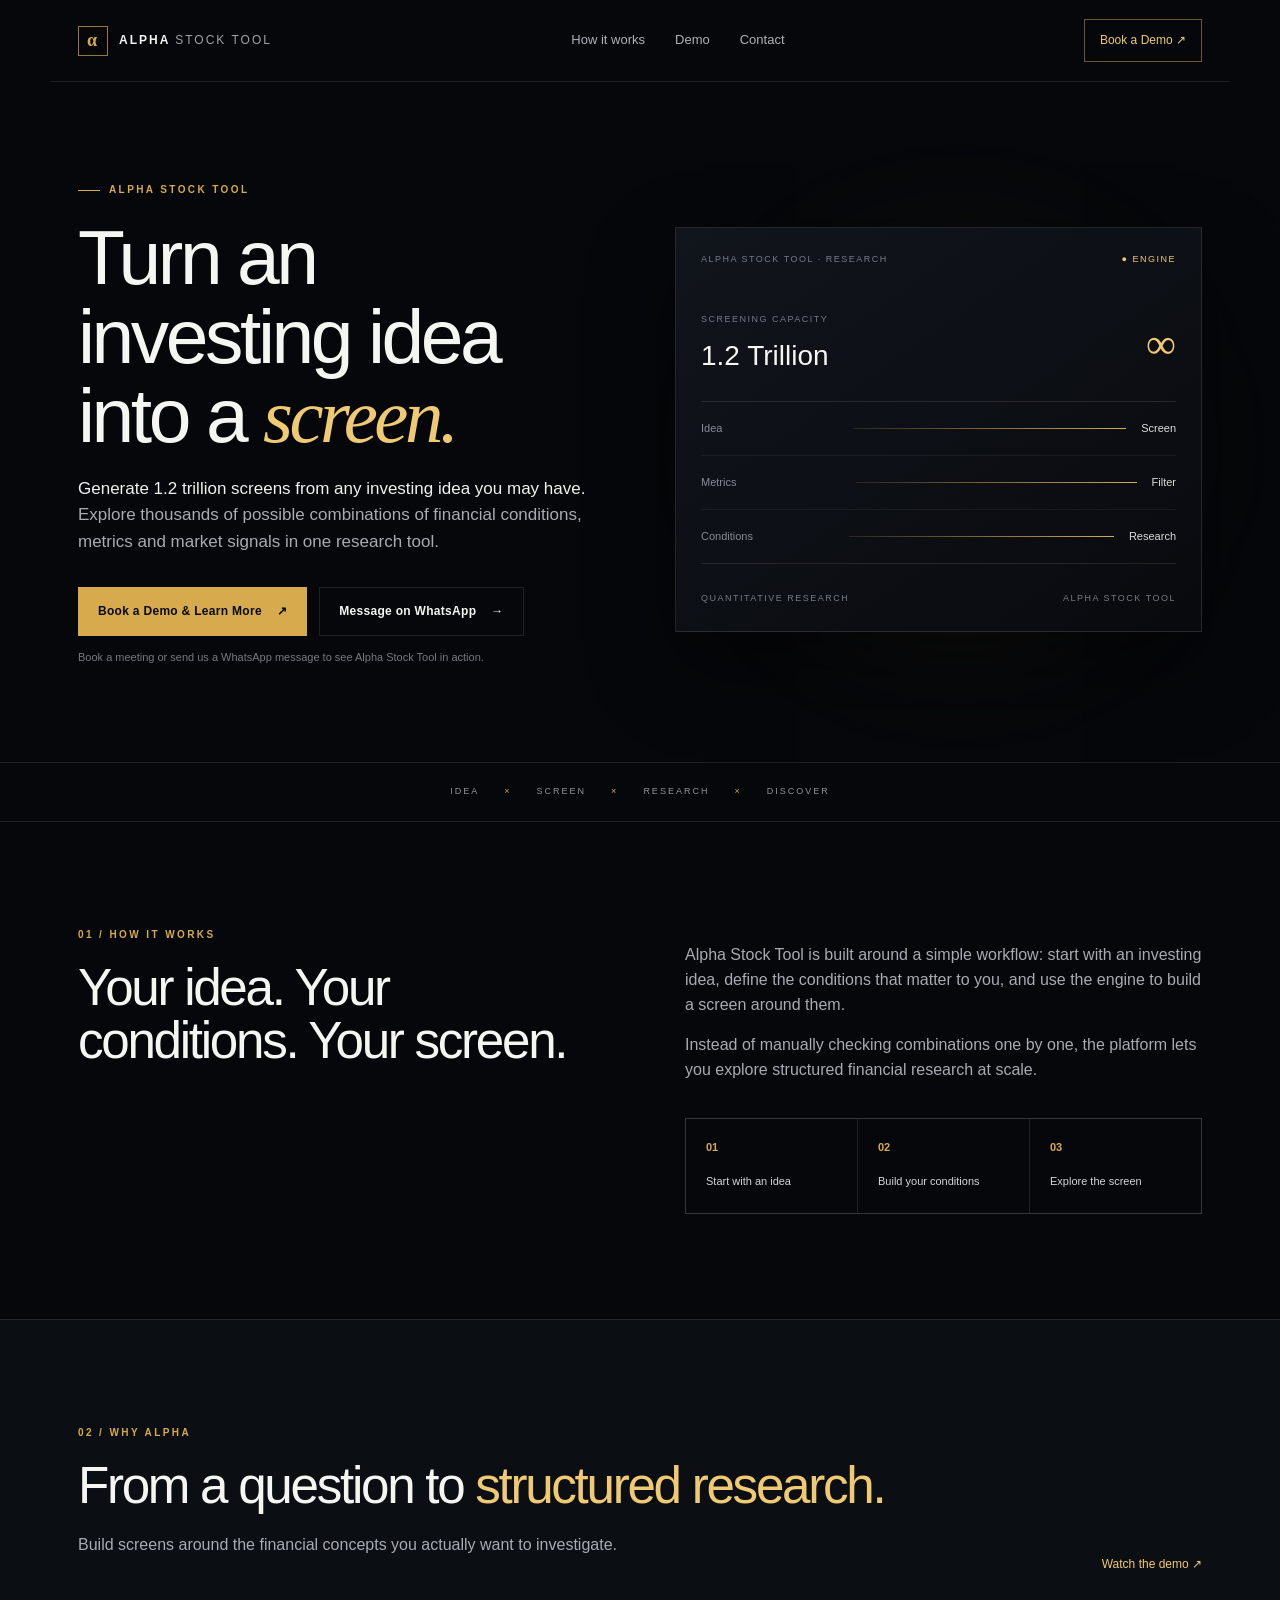
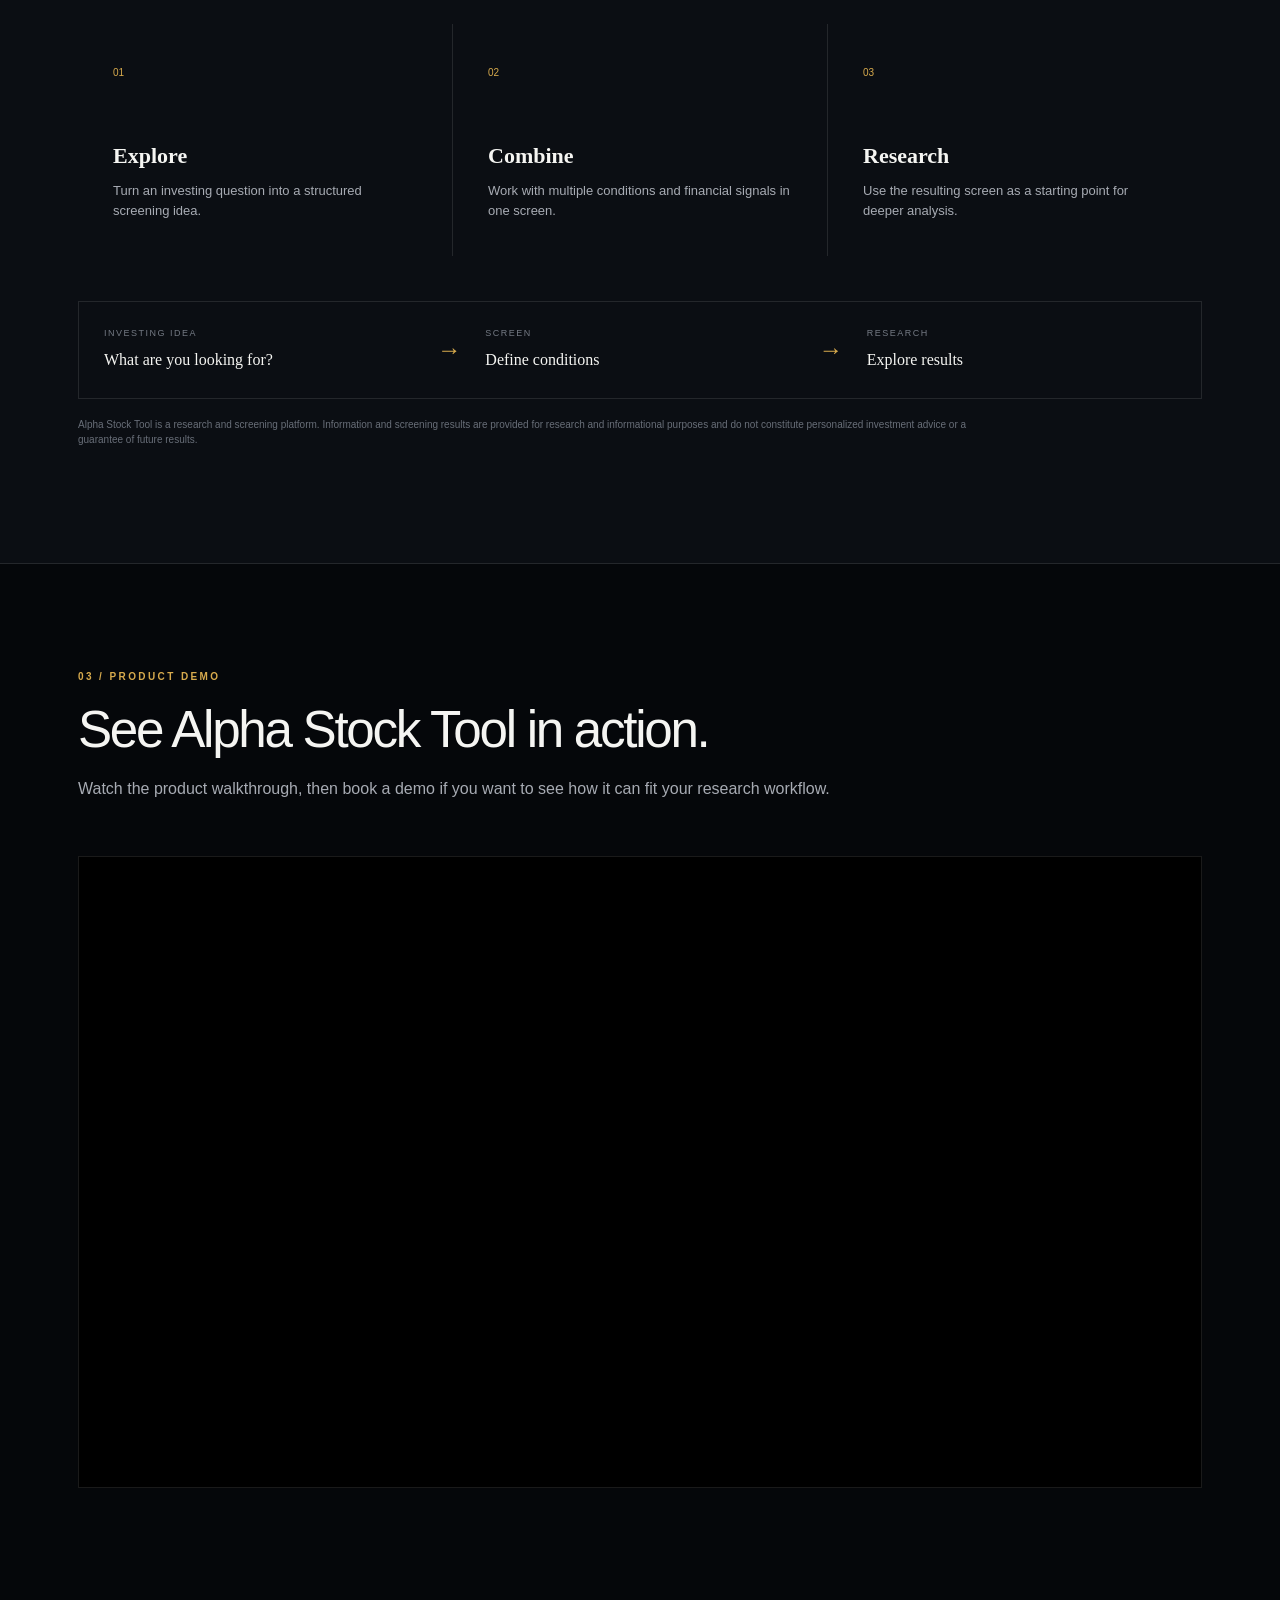
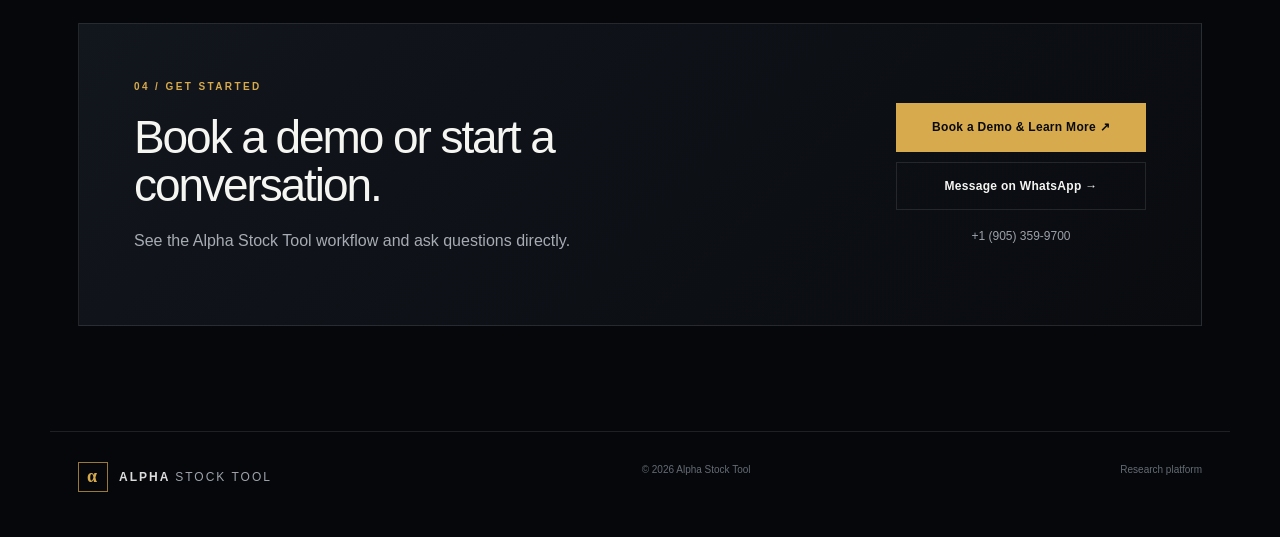
==== index.html @ a4e7b8d4 "Add files via upload" ====
<!doctype html>
<html lang="en">
<head>
<meta charset="utf-8">
<meta name="viewport" content="width=device-width, initial-scale=1">
<title>Alpha Stock Tool | 1.2 Trillion Screens. One Research Engine.</title>
<meta name="description" content="Explore 1.2 trillion screens from virtually any investing idea with Alpha Stock Tool. Book a demo or message us on WhatsApp.">
<meta name="robots" content="index,follow">
<meta name="referrer" content="strict-origin-when-cross-origin">
<meta http-equiv="Content-Security-Policy" content="default-src 'self'; base-uri 'self'; form-action 'self'; frame-ancestors 'self'; img-src 'self' data:; style-src 'self'; script-src 'none'; frame-src https://www.youtube-nocookie.com; connect-src 'none'; object-src 'none'; font-src 'self'; upgrade-insecure-requests">
<meta property="og:title" content="Alpha Stock Tool | 1.2 Trillion Screens">
<meta property="og:description" content="Generate 1.2 trillion screens from any investing idea you may have.">
<meta property="og:type" content="website">
<link rel="stylesheet" href="styles.css">
</head>
<body>
<header class="nav">
  <a class="brand" href="#top" aria-label="Alpha Stock Tool home"><span class="brand-mark">α</span><span>ALPHA <b>STOCK TOOL</b></span></a>
  <nav aria-label="Primary"><a href="#how">How it works</a><a href="#demo">Demo</a><a href="#contact">Contact</a></nav>
  <a class="nav-cta" href="https://calendar.app.google/zZt4YiRpANuF8h7NA" target="_blank" rel="noopener noreferrer">Book a Demo ↗</a>
</header>
<main id="top">
<section class="hero">
  <div class="hero-copy">
    <div class="eyebrow"><span></span>ALPHA STOCK TOOL</div>
    <h1>Turn an investing idea into a <em>screen.</em></h1>
    <p class="hero-text"><strong>Generate 1.2 trillion screens from any investing idea you may have.</strong> Explore thousands of possible combinations of financial conditions, metrics and market signals in one research tool.</p>
    <div class="hero-actions">
      <a class="button button-gold" href="https://calendar.app.google/zZt4YiRpANuF8h7NA" target="_blank" rel="noopener noreferrer">Book a Demo &amp; Learn More <span>↗</span></a>
      <a class="button button-ghost" href="https://wa.me/19053599700?text=Hi%2C%20I%27d%20like%20to%20learn%20more%20about%20Alpha%20Stock%20Tool%20and%20book%20a%20demo." target="_blank" rel="noopener noreferrer">Message on WhatsApp <span>→</span></a>
    </div>
    <p class="microcopy">Book a meeting or send us a WhatsApp message to see Alpha Stock Tool in action.</p>
  </div>
  <div class="hero-visual" aria-hidden="true">
    <div class="glow"></div>
    <div class="research-card">
      <div class="card-top"><span>ALPHA STOCK TOOL · RESEARCH</span><span class="live-dot">● ENGINE</span></div>
      <div class="metric-row"><div><small>SCREENING CAPACITY</small><strong>1.2 Trillion</strong></div><div class="metric-value">∞</div></div>
      <div class="screen-lines"><div><span>Idea</span><i></i><b>Screen</b></div><div><span>Metrics</span><i></i><b>Filter</b></div><div><span>Conditions</span><i></i><b>Research</b></div></div>
      <div class="chart-foot"><span>QUANTITATIVE RESEARCH</span><span>ALPHA STOCK TOOL</span></div>
    </div>
  </div>
</section>
<section class="trust-strip"><span>IDEA</span><i>×</i><span>SCREEN</span><i>×</i><span>RESEARCH</span><i>×</i><span>DISCOVER</span></section>
<section id="how" class="section split">
  <div><div class="section-label">01 / HOW IT WORKS</div><h2>Your idea. Your conditions. Your screen.</h2></div>
  <div class="section-copy"><p>Alpha Stock Tool is built around a simple workflow: start with an investing idea, define the conditions that matter to you, and use the engine to build a screen around them.</p><p>Instead of manually checking combinations one by one, the platform lets you explore structured financial research at scale.</p><div class="mini-grid"><div><strong>01</strong><span>Start with an idea</span></div><div><strong>02</strong><span>Build your conditions</span></div><div><strong>03</strong><span>Explore the screen</span></div></div></div>
</section>
<section class="section dark-panel">
  <div class="section-label">02 / WHY ALPHA</div>
  <div class="alpha-head"><div><h2>From a question to <span>structured research.</span></h2><p>Build screens around the financial concepts you actually want to investigate.</p></div><a class="text-link" href="#demo">Watch the demo ↗</a></div>
  <div class="feature-grid"><article><span class="feature-number">01</span><h3>Explore</h3><p>Turn an investing question into a structured screening idea.</p></article><article><span class="feature-number">02</span><h3>Combine</h3><p>Work with multiple conditions and financial signals in one screen.</p></article><article><span class="feature-number">03</span><h3>Research</h3><p>Use the resulting screen as a starting point for deeper analysis.</p></article></div>
  <div class="equation-band"><div><small>INVESTING IDEA</small><strong>What are you looking for?</strong></div><div class="eq">→</div><div><small>SCREEN</small><strong>Define conditions</strong></div><div class="eq">→</div><div><small>RESEARCH</small><strong>Explore results</strong></div></div>
  <p class="disclaimer">Alpha Stock Tool is a research and screening platform. Information and screening results are provided for research and informational purposes and do not constitute personalized investment advice or a guarantee of future results.</p>
</section>
<section id="demo" class="section">
  <div class="section-label">03 / PRODUCT DEMO</div>
  <div class="demo-head"><div><h2>See Alpha Stock Tool in action.</h2><p>Watch the product walkthrough, then book a demo if you want to see how it can fit your research workflow.</p></div></div>
  <div class="video-shell"><iframe src="https://www.youtube-nocookie.com/embed/pu417eQk4MQ?rel=0" title="Alpha Stock Tool demo" loading="lazy" allow="accelerometer; autoplay; clipboard-write; encrypted-media; gyroscope; picture-in-picture; web-share" referrerpolicy="strict-origin-when-cross-origin" allowfullscreen></iframe></div>
</section>
<section id="contact" class="section contact"><div class="contact-card"><div><div class="section-label">04 / GET STARTED</div><h2>Book a demo or start a conversation.</h2><p>See the Alpha Stock Tool workflow and ask questions directly.</p></div><div class="contact-actions"><a class="button button-gold" href="https://calendar.app.google/zZt4YiRpANuF8h7NA" target="_blank" rel="noopener noreferrer">Book a Demo &amp; Learn More ↗</a><a class="button button-ghost" href="https://wa.me/19053599700?text=Hi%2C%20I%27d%20like%20to%20learn%20more%20about%20Alpha%20Stock%20Tool%20and%20book%20a%20demo." target="_blank" rel="noopener noreferrer">Message on WhatsApp →</a><a class="phone" href="tel:+19053599700">+1 (905) 359-9700</a></div></div></section>
</main>
<footer><div class="brand footer-brand"><span class="brand-mark">α</span><span>ALPHA <b>STOCK TOOL</b></span></div><div>© 2026 Alpha Stock Tool</div><div>Research platform</div></footer>
</body>
</html>
---- styles.css ----
:root{--bg:#05070a;--panel:#0b0e13;--line:rgba(255,255,255,.10);--text:#f5f5f2;--muted:#a7abb3;--gold:#d7aa4d;--gold2:#f0ca73;--max:1180px}*{box-sizing:border-box}html{scroll-behavior:smooth}body{margin:0;background:var(--bg);color:var(--text);font-family:"DM Sans",sans-serif;line-height:1.55}a{color:inherit;text-decoration:none}.nav{height:82px;display:flex;align-items:center;justify-content:space-between;max-width:var(--max);margin:auto;padding:0 28px;border-bottom:1px solid var(--line)}.brand{display:flex;align-items:center;gap:11px;font-size:12px;letter-spacing:2px;font-weight:600}.brand b{font-weight:400;color:#9ea3ac}.brand-mark{width:30px;height:30px;border:1px solid rgba(215,170,77,.7);display:grid;place-items:center;color:var(--gold);font-family:Georgia,serif;font-size:18px}.nav nav{display:flex;gap:30px;color:#aeb2ba;font-size:13px}.nav nav a:hover{color:#fff}.nav-cta{font-size:12px;border:1px solid rgba(215,170,77,.5);padding:11px 15px;color:var(--gold2)}.hero{max-width:var(--max);margin:auto;min-height:680px;padding:95px 28px 80px;display:grid;grid-template-columns:1fr 1fr;gap:70px;align-items:center}.eyebrow,.section-label{font-size:10px;letter-spacing:2.4px;color:var(--gold);font-weight:700}.eyebrow span{display:inline-block;width:22px;height:1px;background:var(--gold);vertical-align:middle;margin-right:9px}h1,h2{font-family:Manrope,sans-serif;letter-spacing:-.045em;line-height:1.03;margin:20px 0}h1{font-size:clamp(48px,6vw,78px);font-weight:500}h1 em{font-family:Georgia,serif;color:var(--gold2);font-weight:400}.hero-text{max-width:600px;color:var(--muted);font-size:17px}.hero-text strong{color:#f1f1ed;font-weight:500}.hero-actions{display:flex;gap:12px;margin-top:32px;flex-wrap:wrap}.button{display:inline-flex;align-items:center;justify-content:center;gap:15px;padding:14px 19px;font-size:12px;font-weight:600;letter-spacing:.3px;border:1px solid var(--line)}.button-gold{background:var(--gold);border-color:var(--gold);color:#090a0c}.button-gold:hover{background:var(--gold2)}.button-ghost:hover{border-color:rgba(215,170,77,.6)}.microcopy{font-size:11px;color:#747a84;margin-top:13px}.hero-visual{position:relative}.glow{position:absolute;width:360px;height:360px;background:rgba(215,170,77,.09);filter:blur(70px);border-radius:50%;top:10%;left:20%}.research-card{position:relative;background:linear-gradient(145deg,#11151c,#080a0e);border:1px solid var(--line);padding:25px;box-shadow:0 35px 80px rgba(0,0,0,.45)}.card-top,.chart-foot{display:flex;justify-content:space-between;align-items:center;font-size:9px;letter-spacing:1.5px;color:#767c85}.live-dot{color:var(--gold2)}.metric-row{display:flex;justify-content:space-between;align-items:end;margin:45px 0 24px}.metric-row small,.equation-band small{display:block;color:#747a84;font-size:9px;letter-spacing:1.5px;margin-bottom:7px}.metric-row strong{font-size:28px;font-weight:500}.metric-value{font-size:42px;color:var(--gold2);font-family:Manrope}.screen-lines{border-top:1px solid var(--line);border-bottom:1px solid var(--line);margin-bottom:28px}.screen-lines div{display:grid;grid-template-columns:1fr 2fr auto;align-items:center;gap:15px;padding:18px 0;border-bottom:1px solid rgba(255,255,255,.06)}.screen-lines div:last-child{border-bottom:0}.screen-lines span{font-size:11px;color:#858b95}.screen-lines i{height:1px;background:linear-gradient(90deg,rgba(215,170,77,.15),var(--gold));display:block}.screen-lines b{font-size:11px;font-weight:500;color:#ddd}.trust-strip{border-top:1px solid var(--line);border-bottom:1px solid var(--line);padding:22px 28px;display:flex;justify-content:center;gap:25px;color:#8e949e;font-size:9px;letter-spacing:2px}.trust-strip i{color:var(--gold);font-style:normal}.section{max-width:var(--max);margin:auto;padding:105px 28px}.split{display:grid;grid-template-columns:1fr 1fr;gap:90px}h2{font-size:clamp(36px,4vw,58px);font-weight:500}.section-copy{color:var(--muted);font-size:16px;max-width:540px}.mini-grid{display:grid;grid-template-columns:repeat(3,1fr);gap:1px;background:var(--line);margin-top:35px;border:1px solid var(--line)}.mini-grid div{background:var(--bg);padding:20px}.mini-grid strong{display:block;color:var(--gold);font-size:11px;margin-bottom:12px}.mini-grid span{font-size:11px;color:#d4d6d9}.dark-panel{max-width:none;background:var(--panel);border-top:1px solid var(--line);border-bottom:1px solid var(--line);padding-left:max(28px,calc((100vw - var(--max))/2 + 28px));padding-right:max(28px,calc((100vw - var(--max))/2 + 28px))}.alpha-head{display:flex;justify-content:space-between;gap:30px;align-items:end}.alpha-head h2 span{color:var(--gold2)}.alpha-head p{color:var(--muted);max-width:560px}.text-link{font-size:12px;color:var(--gold2);white-space:nowrap}.feature-grid{display:grid;grid-template-columns:repeat(3,1fr);gap:1px;background:var(--line);margin-top:50px}.feature-grid article{background:var(--panel);padding:35px;min-height:210px}.feature-number{font-size:10px;color:var(--gold)}.feature-grid h3{font-family:Manrope;font-size:22px;margin:55px 0 8px}.feature-grid p{color:var(--muted);font-size:13px;margin:0}.equation-band{display:grid;grid-template-columns:1fr auto 1fr auto 1fr;align-items:center;gap:24px;border:1px solid var(--line);padding:25px;margin-top:45px}.equation-band strong{font-family:Manrope;font-weight:500}.eq{color:var(--gold);font-size:24px}.disclaimer{color:#686e78;font-size:10px;max-width:900px;margin-top:18px}.demo-head{display:flex;justify-content:space-between}.demo-head p{color:var(--muted)}.video-shell{position:relative;margin-top:38px;background:#000;border:1px solid var(--line);overflow:hidden;aspect-ratio:16/9}.video-shell iframe{width:100%;height:100%;display:block;border:0}.contact{padding-top:30px}.contact-card{background:linear-gradient(135deg,#12161d,#090b0f);border:1px solid var(--line);padding:55px;display:flex;justify-content:space-between;gap:50px;align-items:center}.contact-card h2{font-size:46px;max-width:650px}.contact-card p{color:var(--muted)}.contact-actions{display:flex;flex-direction:column;align-items:stretch;gap:10px;min-width:250px}.phone{text-align:center;color:#9ca1aa;font-size:12px;margin-top:7px}footer{max-width:var(--max);margin:auto;padding:30px 28px 45px;display:flex;justify-content:space-between;color:#656b75;font-size:10px;border-top:1px solid var(--line)}.footer-brand{color:#ddd}@media(max-width:850px){.nav nav{display:none}.hero{grid-template-columns:1fr;padding-top:65px}.hero-visual{margin-top:20px}.split{grid-template-columns:1fr;gap:35px}.feature-grid{grid-template-columns:1fr}.equation-band{grid-template-columns:1fr}.eq{text-align:center}.contact-card{flex-direction:column;align-items:flex-start;padding:35px}.contact-actions{width:100%}footer{flex-direction:column;gap:12px}.alpha-head{flex-direction:column;align-items:flex-start}}@media(max-width:520px){.nav{padding:0 18px}.nav-cta{display:none}.hero,.section{padding-left:18px;padding-right:18px}.hero{padding-top:50px}.hero-text{font-size:15px}.trust-strip{gap:10px;font-size:7px}.mini-grid{grid-template-columns:1fr}.research-card{padding:18px}.contact-card h2{font-size:35px}.screen-lines div{grid-template-columns:1fr auto}.screen-lines i{display:none}}
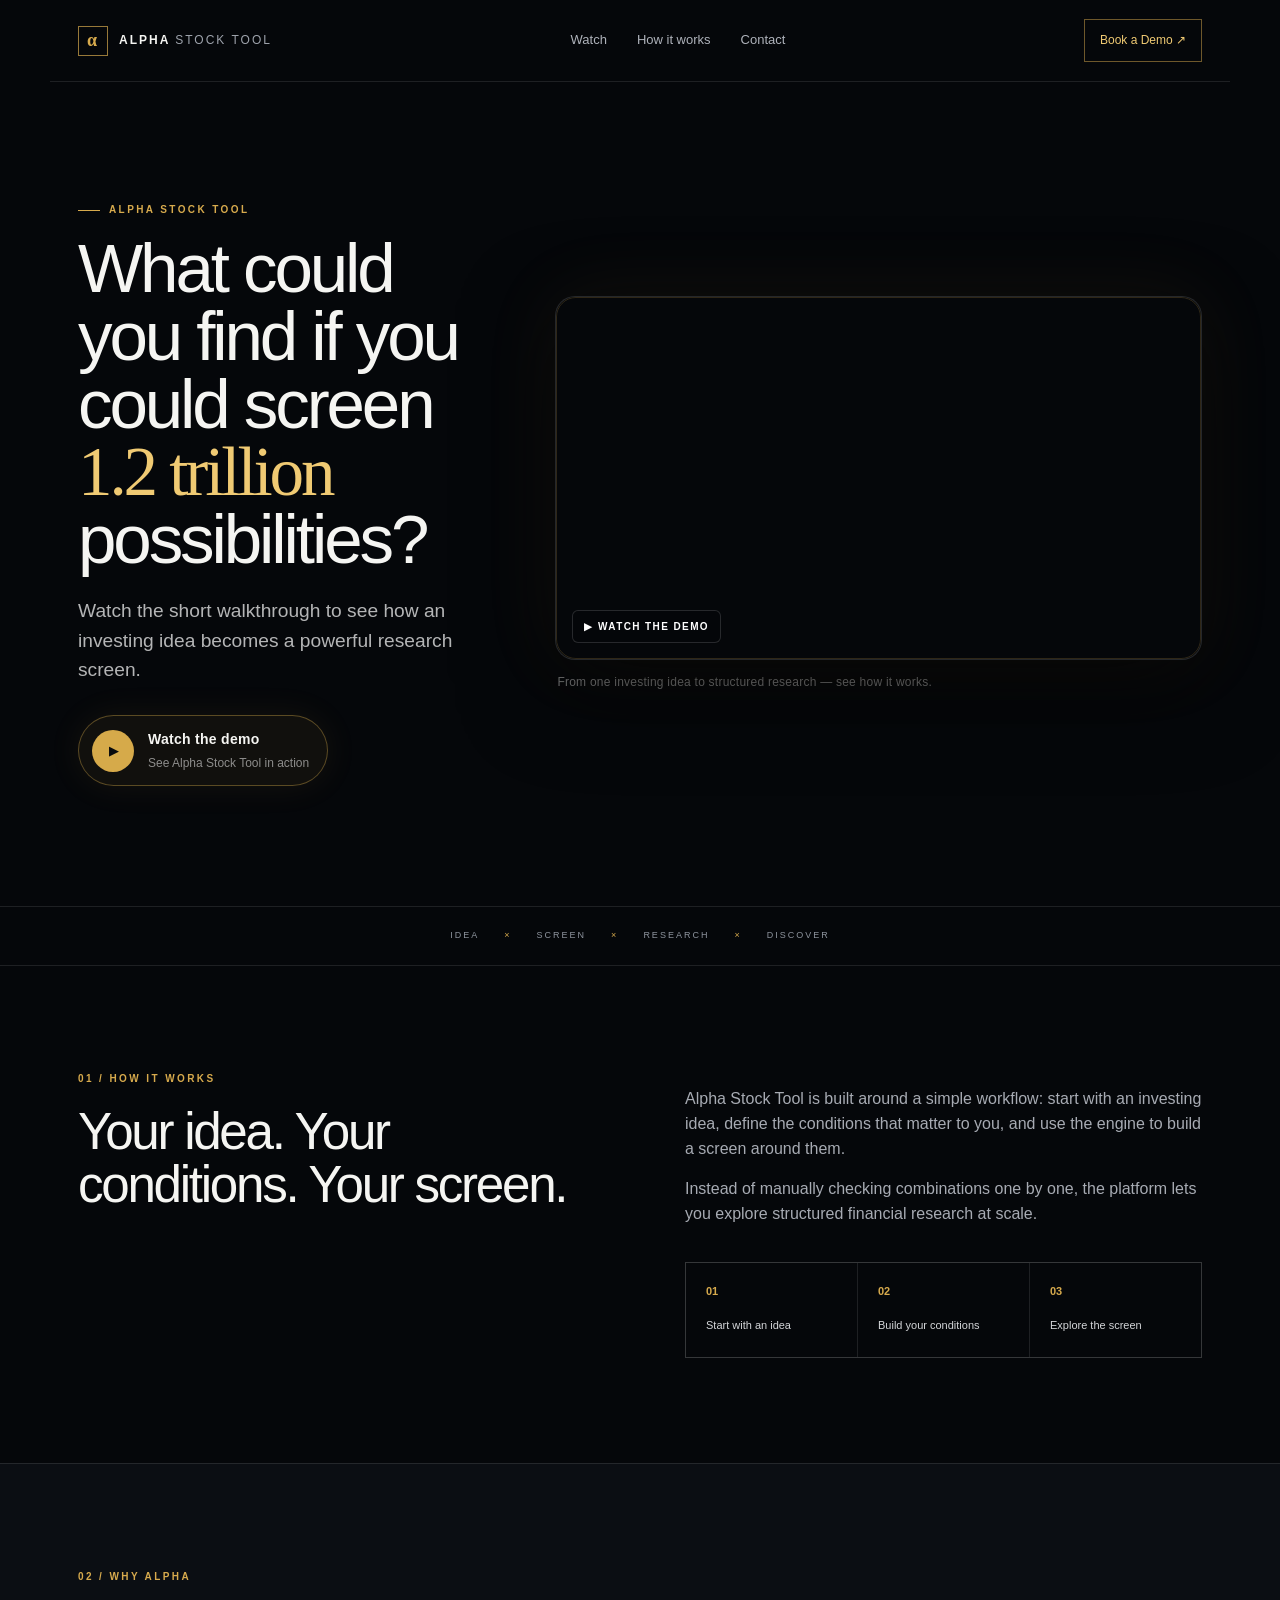
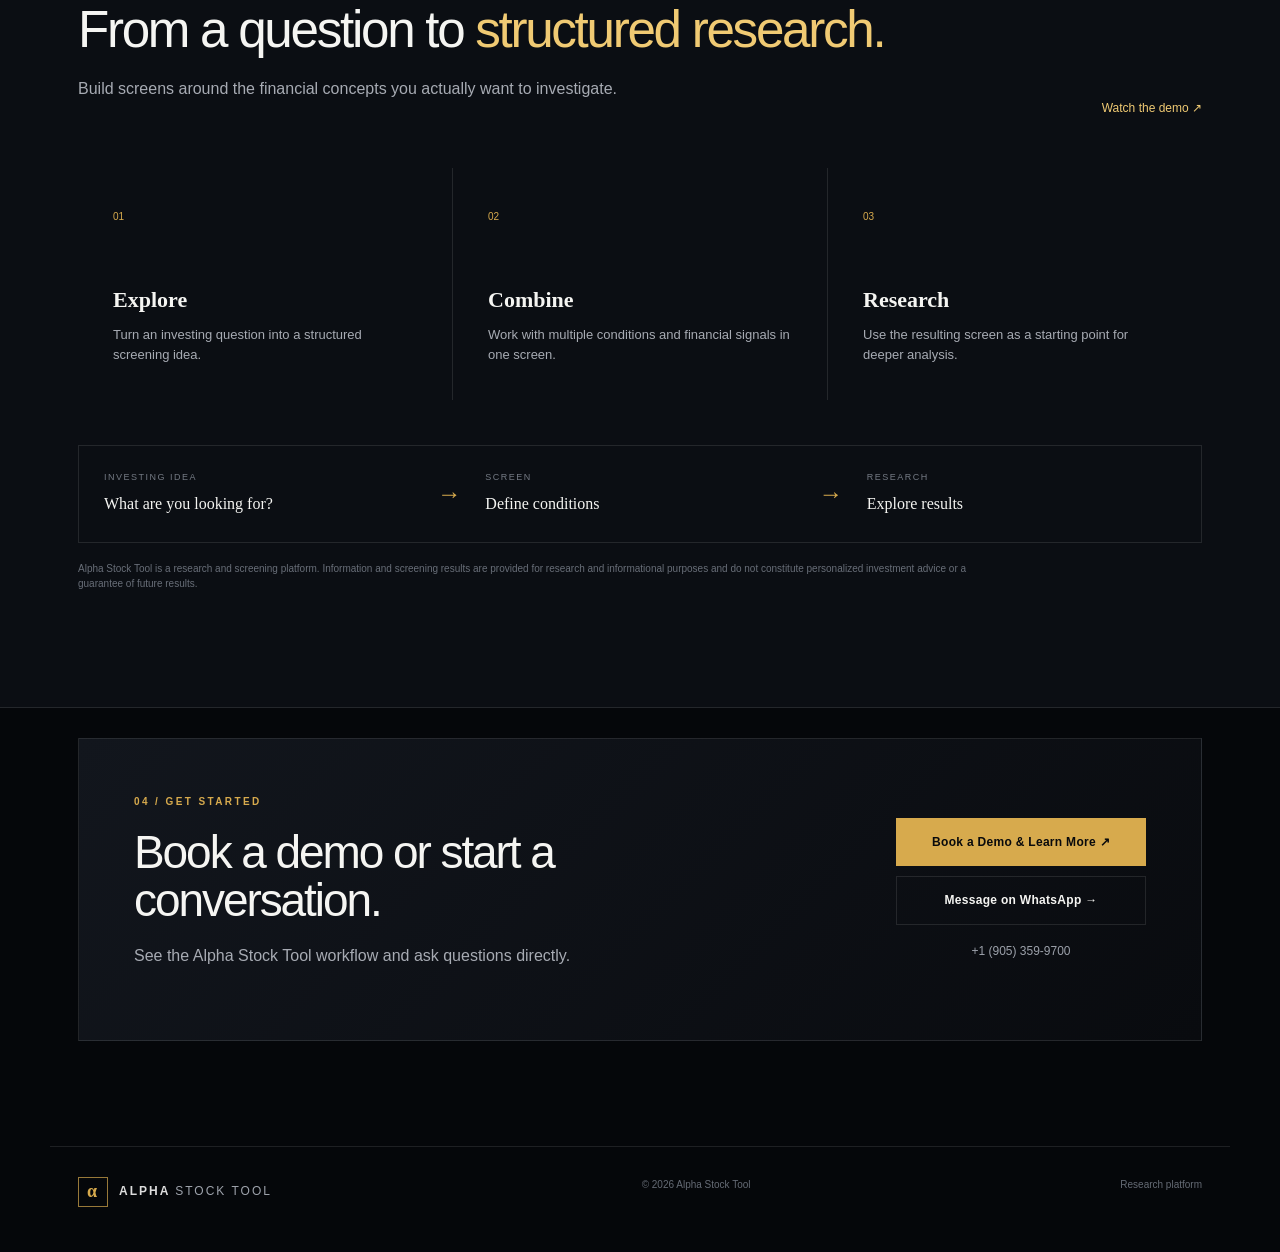
==== commit 86941a17: "Add files via upload" ====
--- a/index.html
+++ b/index.html
@@ -3,42 +3,38 @@
 <head>
 <meta charset="utf-8">
 <meta name="viewport" content="width=device-width, initial-scale=1">
-<title>Alpha Stock Tool | 1.2 Trillion Screens. One Research Engine.</title>
+<title>Alpha Stock Tool | 1.2 Trillion Screens</title>
 <meta name="description" content="Explore 1.2 trillion screens from virtually any investing idea with Alpha Stock Tool. Book a demo or message us on WhatsApp.">
 <meta name="robots" content="index,follow">
+<link rel="canonical" href="https://vanstonefinance.com/">
 <meta name="referrer" content="strict-origin-when-cross-origin">
 <meta http-equiv="Content-Security-Policy" content="default-src 'self'; base-uri 'self'; form-action 'self'; frame-ancestors 'self'; img-src 'self' data:; style-src 'self'; script-src 'none'; frame-src https://www.youtube-nocookie.com; connect-src 'none'; object-src 'none'; font-src 'self'; upgrade-insecure-requests">
 <meta property="og:title" content="Alpha Stock Tool | 1.2 Trillion Screens">
 <meta property="og:description" content="Generate 1.2 trillion screens from any investing idea you may have.">
 <meta property="og:type" content="website">
+<meta property="og:url" content="https://vanstonefinance.com/">
 <link rel="stylesheet" href="styles.css">
 </head>
 <body>
 <header class="nav">
   <a class="brand" href="#top" aria-label="Alpha Stock Tool home"><span class="brand-mark">α</span><span>ALPHA <b>STOCK TOOL</b></span></a>
-  <nav aria-label="Primary"><a href="#how">How it works</a><a href="#demo">Demo</a><a href="#contact">Contact</a></nav>
+  <nav aria-label="Primary"><a href="#top">Watch</a><a href="#how">How it works</a><a href="#contact">Contact</a></nav>
   <a class="nav-cta" href="https://calendar.app.google/zZt4YiRpANuF8h7NA" target="_blank" rel="noopener noreferrer">Book a Demo ↗</a>
 </header>
 <main id="top">
-<section class="hero">
-  <div class="hero-copy">
+<section class="hero hero-video-first">
+  <div class="hero-video-intro">
     <div class="eyebrow"><span></span>ALPHA STOCK TOOL</div>
-    <h1>Turn an investing idea into a <em>screen.</em></h1>
-    <p class="hero-text"><strong>Generate 1.2 trillion screens from any investing idea you may have.</strong> Explore thousands of possible combinations of financial conditions, metrics and market signals in one research tool.</p>
-    <div class="hero-actions">
-      <a class="button button-gold" href="https://calendar.app.google/zZt4YiRpANuF8h7NA" target="_blank" rel="noopener noreferrer">Book a Demo &amp; Learn More <span>↗</span></a>
-      <a class="button button-ghost" href="https://wa.me/19053599700?text=Hi%2C%20I%27d%20like%20to%20learn%20more%20about%20Alpha%20Stock%20Tool%20and%20book%20a%20demo." target="_blank" rel="noopener noreferrer">Message on WhatsApp <span>→</span></a>
+    <h1>What could you find if you could screen <em>1.2 trillion</em> possibilities?</h1>
+    <p class="hero-text">Watch the short walkthrough to see how an investing idea becomes a powerful research screen.</p>
+    <div class="watch-prompt"><span class="play-icon">▶</span><span><strong>Watch the demo</strong><small>See Alpha Stock Tool in action</small></span></div>
+  </div>
+  <div class="hero-video">
+    <div class="video-frame">
+      <iframe src="https://www.youtube-nocookie.com/embed/pu417eQk4MQ?rel=0&autoplay=1&mute=1&playsinline=1" title="Alpha Stock Tool — product demo" loading="eager" allow="autoplay; accelerometer; clipboard-write; encrypted-media; gyroscope; picture-in-picture; web-share" referrerpolicy="strict-origin-when-cross-origin" allowfullscreen></iframe>
+      <div class="video-badge">▶ WATCH THE DEMO</div>
     </div>
-    <p class="microcopy">Book a meeting or send us a WhatsApp message to see Alpha Stock Tool in action.</p>
-  </div>
-  <div class="hero-visual" aria-hidden="true">
-    <div class="glow"></div>
-    <div class="research-card">
-      <div class="card-top"><span>ALPHA STOCK TOOL · RESEARCH</span><span class="live-dot">● ENGINE</span></div>
-      <div class="metric-row"><div><small>SCREENING CAPACITY</small><strong>1.2 Trillion</strong></div><div class="metric-value">∞</div></div>
-      <div class="screen-lines"><div><span>Idea</span><i></i><b>Screen</b></div><div><span>Metrics</span><i></i><b>Filter</b></div><div><span>Conditions</span><i></i><b>Research</b></div></div>
-      <div class="chart-foot"><span>QUANTITATIVE RESEARCH</span><span>ALPHA STOCK TOOL</span></div>
-    </div>
+    <p class="video-caption">From one investing idea to structured research — see how it works.</p>
   </div>
 </section>
 <section class="trust-strip"><span>IDEA</span><i>×</i><span>SCREEN</span><i>×</i><span>RESEARCH</span><i>×</i><span>DISCOVER</span></section>
@@ -53,11 +49,7 @@
   <div class="equation-band"><div><small>INVESTING IDEA</small><strong>What are you looking for?</strong></div><div class="eq">→</div><div><small>SCREEN</small><strong>Define conditions</strong></div><div class="eq">→</div><div><small>RESEARCH</small><strong>Explore results</strong></div></div>
   <p class="disclaimer">Alpha Stock Tool is a research and screening platform. Information and screening results are provided for research and informational purposes and do not constitute personalized investment advice or a guarantee of future results.</p>
 </section>
-<section id="demo" class="section">
-  <div class="section-label">03 / PRODUCT DEMO</div>
-  <div class="demo-head"><div><h2>See Alpha Stock Tool in action.</h2><p>Watch the product walkthrough, then book a demo if you want to see how it can fit your research workflow.</p></div></div>
-  <div class="video-shell"><iframe src="https://www.youtube-nocookie.com/embed/pu417eQk4MQ?rel=0" title="Alpha Stock Tool demo" loading="lazy" allow="accelerometer; autoplay; clipboard-write; encrypted-media; gyroscope; picture-in-picture; web-share" referrerpolicy="strict-origin-when-cross-origin" allowfullscreen></iframe></div>
-</section>
+
 <section id="contact" class="section contact"><div class="contact-card"><div><div class="section-label">04 / GET STARTED</div><h2>Book a demo or start a conversation.</h2><p>See the Alpha Stock Tool workflow and ask questions directly.</p></div><div class="contact-actions"><a class="button button-gold" href="https://calendar.app.google/zZt4YiRpANuF8h7NA" target="_blank" rel="noopener noreferrer">Book a Demo &amp; Learn More ↗</a><a class="button button-ghost" href="https://wa.me/19053599700?text=Hi%2C%20I%27d%20like%20to%20learn%20more%20about%20Alpha%20Stock%20Tool%20and%20book%20a%20demo." target="_blank" rel="noopener noreferrer">Message on WhatsApp →</a><a class="phone" href="tel:+19053599700">+1 (905) 359-9700</a></div></div></section>
 </main>
 <footer><div class="brand footer-brand"><span class="brand-mark">α</span><span>ALPHA <b>STOCK TOOL</b></span></div><div>© 2026 Alpha Stock Tool</div><div>Research platform</div></footer>
--- a/styles.css
+++ b/styles.css
@@ -1 +1,109 @@
 :root{--bg:#05070a;--panel:#0b0e13;--line:rgba(255,255,255,.10);--text:#f5f5f2;--muted:#a7abb3;--gold:#d7aa4d;--gold2:#f0ca73;--max:1180px}*{box-sizing:border-box}html{scroll-behavior:smooth}body{margin:0;background:var(--bg);color:var(--text);font-family:"DM Sans",sans-serif;line-height:1.55}a{color:inherit;text-decoration:none}.nav{height:82px;display:flex;align-items:center;justify-content:space-between;max-width:var(--max);margin:auto;padding:0 28px;border-bottom:1px solid var(--line)}.brand{display:flex;align-items:center;gap:11px;font-size:12px;letter-spacing:2px;font-weight:600}.brand b{font-weight:400;color:#9ea3ac}.brand-mark{width:30px;height:30px;border:1px solid rgba(215,170,77,.7);display:grid;place-items:center;color:var(--gold);font-family:Georgia,serif;font-size:18px}.nav nav{display:flex;gap:30px;color:#aeb2ba;font-size:13px}.nav nav a:hover{color:#fff}.nav-cta{font-size:12px;border:1px solid rgba(215,170,77,.5);padding:11px 15px;color:var(--gold2)}.hero{max-width:var(--max);margin:auto;min-height:680px;padding:95px 28px 80px;display:grid;grid-template-columns:1fr 1fr;gap:70px;align-items:center}.eyebrow,.section-label{font-size:10px;letter-spacing:2.4px;color:var(--gold);font-weight:700}.eyebrow span{display:inline-block;width:22px;height:1px;background:var(--gold);vertical-align:middle;margin-right:9px}h1,h2{font-family:Manrope,sans-serif;letter-spacing:-.045em;line-height:1.03;margin:20px 0}h1{font-size:clamp(48px,6vw,78px);font-weight:500}h1 em{font-family:Georgia,serif;color:var(--gold2);font-weight:400}.hero-text{max-width:600px;color:var(--muted);font-size:17px}.hero-text strong{color:#f1f1ed;font-weight:500}.hero-actions{display:flex;gap:12px;margin-top:32px;flex-wrap:wrap}.button{display:inline-flex;align-items:center;justify-content:center;gap:15px;padding:14px 19px;font-size:12px;font-weight:600;letter-spacing:.3px;border:1px solid var(--line)}.button-gold{background:var(--gold);border-color:var(--gold);color:#090a0c}.button-gold:hover{background:var(--gold2)}.button-ghost:hover{border-color:rgba(215,170,77,.6)}.microcopy{font-size:11px;color:#747a84;margin-top:13px}.hero-visual{position:relative}.glow{position:absolute;width:360px;height:360px;background:rgba(215,170,77,.09);filter:blur(70px);border-radius:50%;top:10%;left:20%}.research-card{position:relative;background:linear-gradient(145deg,#11151c,#080a0e);border:1px solid var(--line);padding:25px;box-shadow:0 35px 80px rgba(0,0,0,.45)}.card-top,.chart-foot{display:flex;justify-content:space-between;align-items:center;font-size:9px;letter-spacing:1.5px;color:#767c85}.live-dot{color:var(--gold2)}.metric-row{display:flex;justify-content:space-between;align-items:end;margin:45px 0 24px}.metric-row small,.equation-band small{display:block;color:#747a84;font-size:9px;letter-spacing:1.5px;margin-bottom:7px}.metric-row strong{font-size:28px;font-weight:500}.metric-value{font-size:42px;color:var(--gold2);font-family:Manrope}.screen-lines{border-top:1px solid var(--line);border-bottom:1px solid var(--line);margin-bottom:28px}.screen-lines div{display:grid;grid-template-columns:1fr 2fr auto;align-items:center;gap:15px;padding:18px 0;border-bottom:1px solid rgba(255,255,255,.06)}.screen-lines div:last-child{border-bottom:0}.screen-lines span{font-size:11px;color:#858b95}.screen-lines i{height:1px;background:linear-gradient(90deg,rgba(215,170,77,.15),var(--gold));display:block}.screen-lines b{font-size:11px;font-weight:500;color:#ddd}.trust-strip{border-top:1px solid var(--line);border-bottom:1px solid var(--line);padding:22px 28px;display:flex;justify-content:center;gap:25px;color:#8e949e;font-size:9px;letter-spacing:2px}.trust-strip i{color:var(--gold);font-style:normal}.section{max-width:var(--max);margin:auto;padding:105px 28px}.split{display:grid;grid-template-columns:1fr 1fr;gap:90px}h2{font-size:clamp(36px,4vw,58px);font-weight:500}.section-copy{color:var(--muted);font-size:16px;max-width:540px}.mini-grid{display:grid;grid-template-columns:repeat(3,1fr);gap:1px;background:var(--line);margin-top:35px;border:1px solid var(--line)}.mini-grid div{background:var(--bg);padding:20px}.mini-grid strong{display:block;color:var(--gold);font-size:11px;margin-bottom:12px}.mini-grid span{font-size:11px;color:#d4d6d9}.dark-panel{max-width:none;background:var(--panel);border-top:1px solid var(--line);border-bottom:1px solid var(--line);padding-left:max(28px,calc((100vw - var(--max))/2 + 28px));padding-right:max(28px,calc((100vw - var(--max))/2 + 28px))}.alpha-head{display:flex;justify-content:space-between;gap:30px;align-items:end}.alpha-head h2 span{color:var(--gold2)}.alpha-head p{color:var(--muted);max-width:560px}.text-link{font-size:12px;color:var(--gold2);white-space:nowrap}.feature-grid{display:grid;grid-template-columns:repeat(3,1fr);gap:1px;background:var(--line);margin-top:50px}.feature-grid article{background:var(--panel);padding:35px;min-height:210px}.feature-number{font-size:10px;color:var(--gold)}.feature-grid h3{font-family:Manrope;font-size:22px;margin:55px 0 8px}.feature-grid p{color:var(--muted);font-size:13px;margin:0}.equation-band{display:grid;grid-template-columns:1fr auto 1fr auto 1fr;align-items:center;gap:24px;border:1px solid var(--line);padding:25px;margin-top:45px}.equation-band strong{font-family:Manrope;font-weight:500}.eq{color:var(--gold);font-size:24px}.disclaimer{color:#686e78;font-size:10px;max-width:900px;margin-top:18px}.demo-head{display:flex;justify-content:space-between}.demo-head p{color:var(--muted)}.video-shell{position:relative;margin-top:38px;background:#000;border:1px solid var(--line);overflow:hidden;aspect-ratio:16/9}.video-shell iframe{width:100%;height:100%;display:block;border:0}.contact{padding-top:30px}.contact-card{background:linear-gradient(135deg,#12161d,#090b0f);border:1px solid var(--line);padding:55px;display:flex;justify-content:space-between;gap:50px;align-items:center}.contact-card h2{font-size:46px;max-width:650px}.contact-card p{color:var(--muted)}.contact-actions{display:flex;flex-direction:column;align-items:stretch;gap:10px;min-width:250px}.phone{text-align:center;color:#9ca1aa;font-size:12px;margin-top:7px}footer{max-width:var(--max);margin:auto;padding:30px 28px 45px;display:flex;justify-content:space-between;color:#656b75;font-size:10px;border-top:1px solid var(--line)}.footer-brand{color:#ddd}@media(max-width:850px){.nav nav{display:none}.hero{grid-template-columns:1fr;padding-top:65px}.hero-visual{margin-top:20px}.split{grid-template-columns:1fr;gap:35px}.feature-grid{grid-template-columns:1fr}.equation-band{grid-template-columns:1fr}.eq{text-align:center}.contact-card{flex-direction:column;align-items:flex-start;padding:35px}.contact-actions{width:100%}footer{flex-direction:column;gap:12px}.alpha-head{flex-direction:column;align-items:flex-start}}@media(max-width:520px){.nav{padding:0 18px}.nav-cta{display:none}.hero,.section{padding-left:18px;padding-right:18px}.hero{padding-top:50px}.hero-text{font-size:15px}.trust-strip{gap:10px;font-size:7px}.mini-grid{grid-template-columns:1fr}.research-card{padding:18px}.contact-card h2{font-size:35px}.screen-lines div{grid-template-columns:1fr auto}.screen-lines i{display:none}}
+
+
+/* Video-first landing hero */
+.hero-video-first{
+  display:grid;
+  grid-template-columns:minmax(300px,.78fr) minmax(520px,1.22fr);
+  gap:clamp(28px,5vw,72px);
+  align-items:center;
+  min-height:calc(100vh - 76px);
+  padding-top:clamp(42px,6vh,80px);
+  padding-bottom:clamp(42px,6vh,80px);
+}
+.hero-video-intro h1{
+  max-width:720px;
+  font-size:clamp(42px,5.4vw,78px);
+  line-height:.98;
+  letter-spacing:-.045em;
+  margin:18px 0 22px;
+}
+.hero-video-intro h1 em{
+  font-style:normal;
+}
+.hero-video-intro .hero-text{
+  max-width:560px;
+  font-size:clamp(17px,1.5vw,21px);
+  line-height:1.55;
+  color:rgba(255,255,255,.70);
+}
+.watch-prompt{
+  margin-top:30px;
+  display:flex;
+  align-items:center;
+  gap:14px;
+  width:max-content;
+  padding:13px 18px 13px 13px;
+  border:1px solid rgba(214,170,74,.38);
+  border-radius:999px;
+  background:rgba(214,170,74,.06);
+  box-shadow:0 0 34px rgba(214,170,74,.08);
+}
+.watch-prompt .play-icon{
+  width:42px;height:42px;border-radius:50%;
+  display:grid;place-items:center;
+  background:#d6aa4a;color:#080a0d;
+  font-size:13px;padding-left:2px;
+}
+.watch-prompt strong,.watch-prompt small{display:block}
+.watch-prompt strong{font-size:14px;letter-spacing:.02em}
+.watch-prompt small{margin-top:3px;color:rgba(255,255,255,.52);font-size:12px}
+.hero-video{min-width:0}
+.video-frame{
+  position:relative;
+  overflow:hidden;
+  border-radius:20px;
+  border:1px solid rgba(255,255,255,.13);
+  background:#05070a;
+  box-shadow:0 28px 90px rgba(0,0,0,.55),0 0 80px rgba(214,170,74,.08);
+  aspect-ratio:16/9;
+}
+.video-frame:before{
+  content:"";
+  position:absolute;inset:0;
+  pointer-events:none;
+  z-index:2;
+  border:1px solid rgba(214,170,74,.20);
+  border-radius:20px;
+}
+.video-frame iframe{
+  width:100%;height:100%;display:block;border:0;
+}
+.video-badge{
+  position:absolute;
+  left:16px;bottom:16px;
+  z-index:3;
+  padding:8px 11px;
+  border-radius:6px;
+  background:rgba(5,7,10,.82);
+  border:1px solid rgba(255,255,255,.14);
+  color:#fff;
+  font-size:10px;
+  letter-spacing:.14em;
+  font-weight:700;
+  backdrop-filter:blur(8px);
+  pointer-events:none;
+}
+.video-caption{
+  margin:13px 2px 0;
+  color:rgba(255,255,255,.45);
+  font-size:12px;
+  letter-spacing:.02em;
+}
+@media (max-width:900px){
+  .hero-video-first{
+    grid-template-columns:1fr;
+    min-height:auto;
+    padding-top:32px;
+  }
+  .hero-video-intro{order:0}
+  .hero-video{order:1}
+  .hero-video-intro h1{font-size:clamp(40px,10vw,62px)}
+  .watch-prompt{margin-top:22px}
+}
+@media (max-width:600px){
+  .hero-video-first{padding-left:18px;padding-right:18px}
+  .video-frame{border-radius:14px}
+  .video-frame:before{border-radius:14px}
+  .video-badge{left:10px;bottom:10px;font-size:9px}
+}
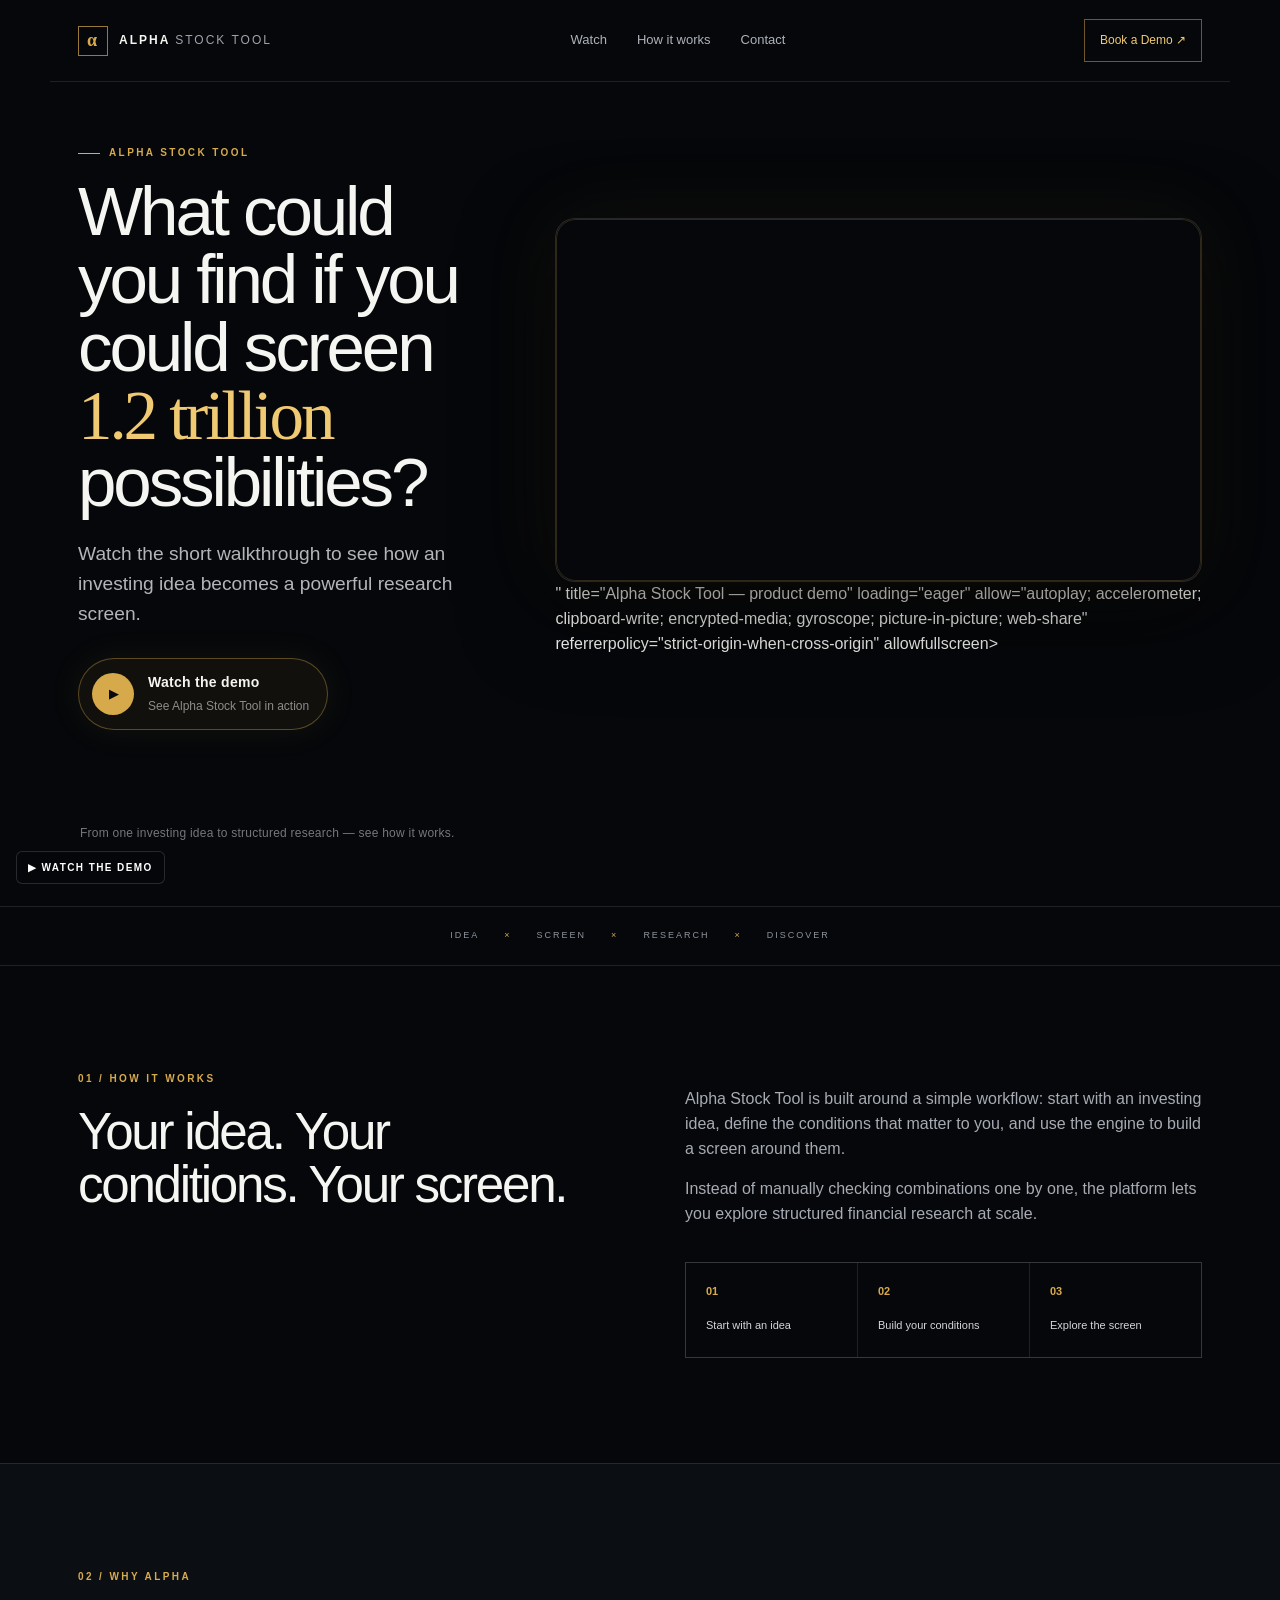
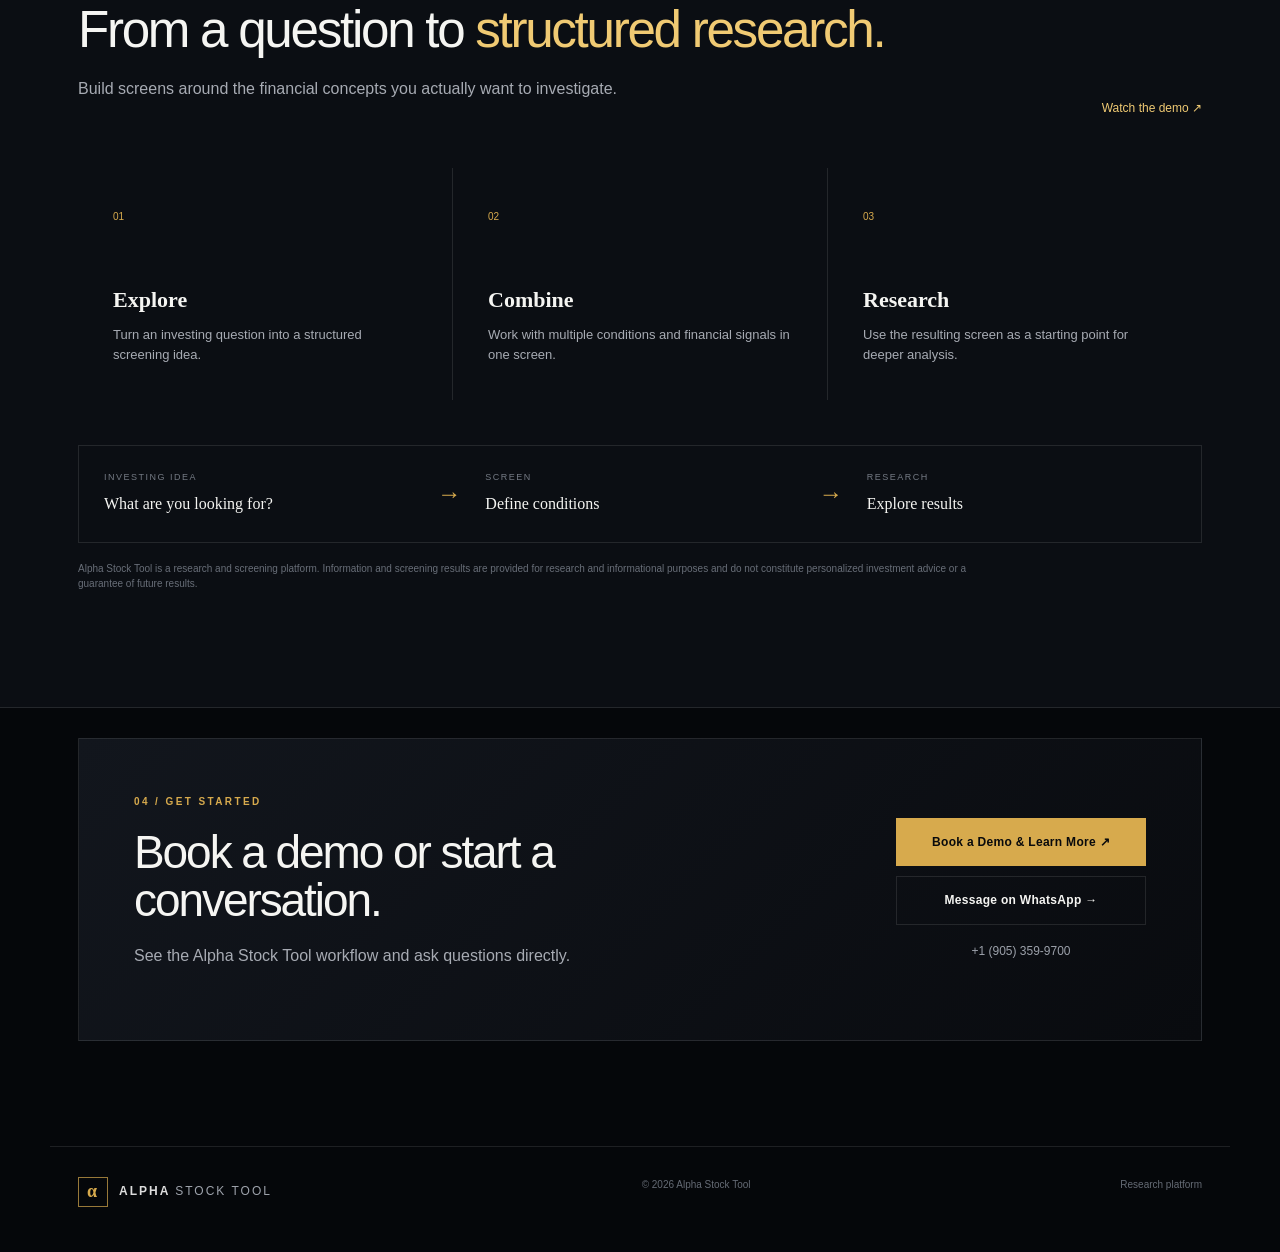
==== commit c46d0b6a: "Update index.html" ====
--- a/index.html
+++ b/index.html
@@ -14,6 +14,8 @@
 <meta property="og:type" content="website">
 <meta property="og:url" content="https://vanstonefinance.com/">
 <link rel="stylesheet" href="styles.css">
+  <link rel="icon" href="favicon.svg" type="image/svg+xml">
+  <link rel="shortcut icon" href="favicon.svg" type="image/svg+xml">
 </head>
 <body>
 <header class="nav">
@@ -31,7 +33,7 @@
   </div>
   <div class="hero-video">
     <div class="video-frame">
-      <iframe src="https://www.youtube-nocookie.com/embed/pu417eQk4MQ?rel=0&autoplay=1&mute=1&playsinline=1" title="Alpha Stock Tool — product demo" loading="eager" allow="autoplay; accelerometer; clipboard-write; encrypted-media; gyroscope; picture-in-picture; web-share" referrerpolicy="strict-origin-when-cross-origin" allowfullscreen></iframe>
+      <iframe src="<div style="padding:56.25% 0 0 0;position:relative;"><iframe src="https://player.vimeo.com/video/1230855573?badge=0&amp;autopause=0&amp;player_id=0&amp;app_id=58479&amp;autoplay=1&amp;muted=1" frameborder="0" allow="autoplay; fullscreen; picture-in-picture; clipboard-write; encrypted-media; web-share" referrerpolicy="strict-origin-when-cross-origin" style="position:absolute;top:0;left:0;width:100%;height:100%;" title="Alpha Stock Tool"></iframe></div><script src="https://player.vimeo.com/api/player.js"></script>" title="Alpha Stock Tool — product demo" loading="eager" allow="autoplay; accelerometer; clipboard-write; encrypted-media; gyroscope; picture-in-picture; web-share" referrerpolicy="strict-origin-when-cross-origin" allowfullscreen></iframe>
       <div class="video-badge">▶ WATCH THE DEMO</div>
     </div>
     <p class="video-caption">From one investing idea to structured research — see how it works.</p>
@@ -54,4 +56,4 @@
 </main>
 <footer><div class="brand footer-brand"><span class="brand-mark">α</span><span>ALPHA <b>STOCK TOOL</b></span></div><div>© 2026 Alpha Stock Tool</div><div>Research platform</div></footer>
 </body>
-</html>+</html>
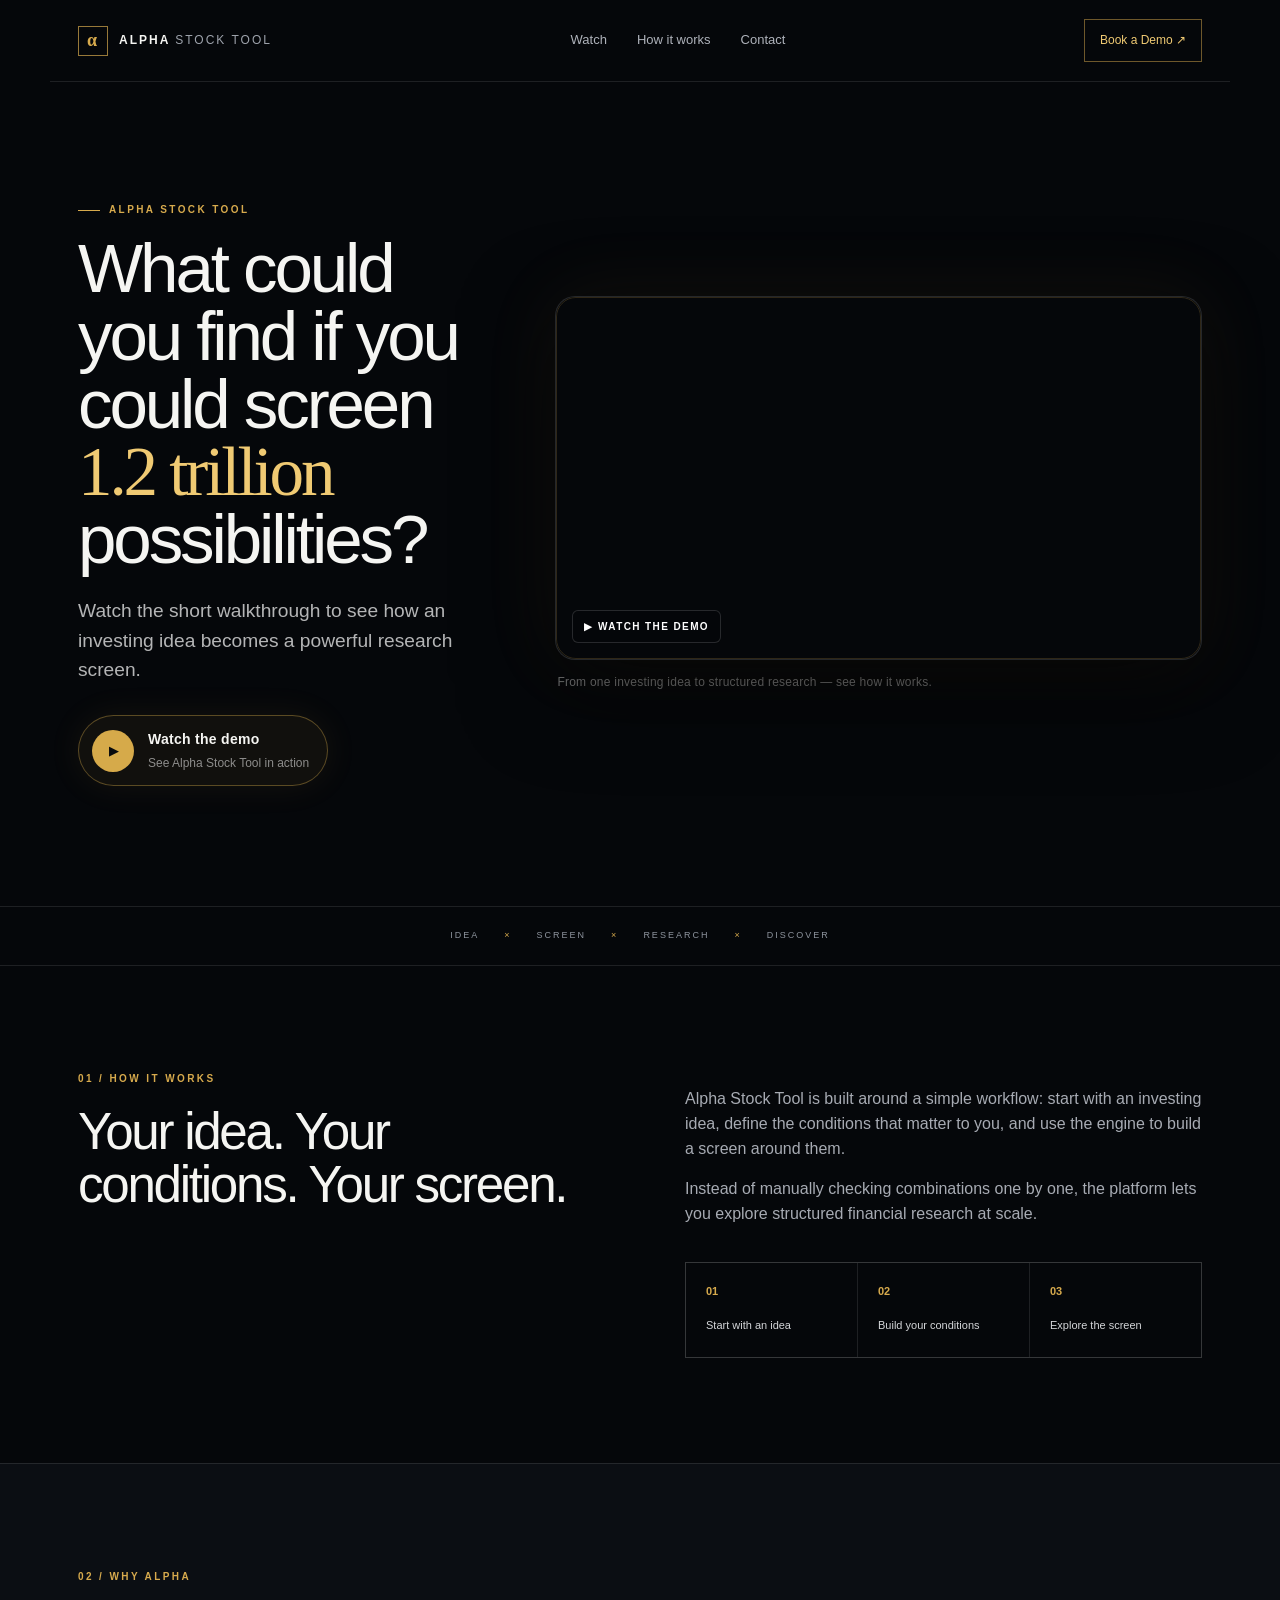
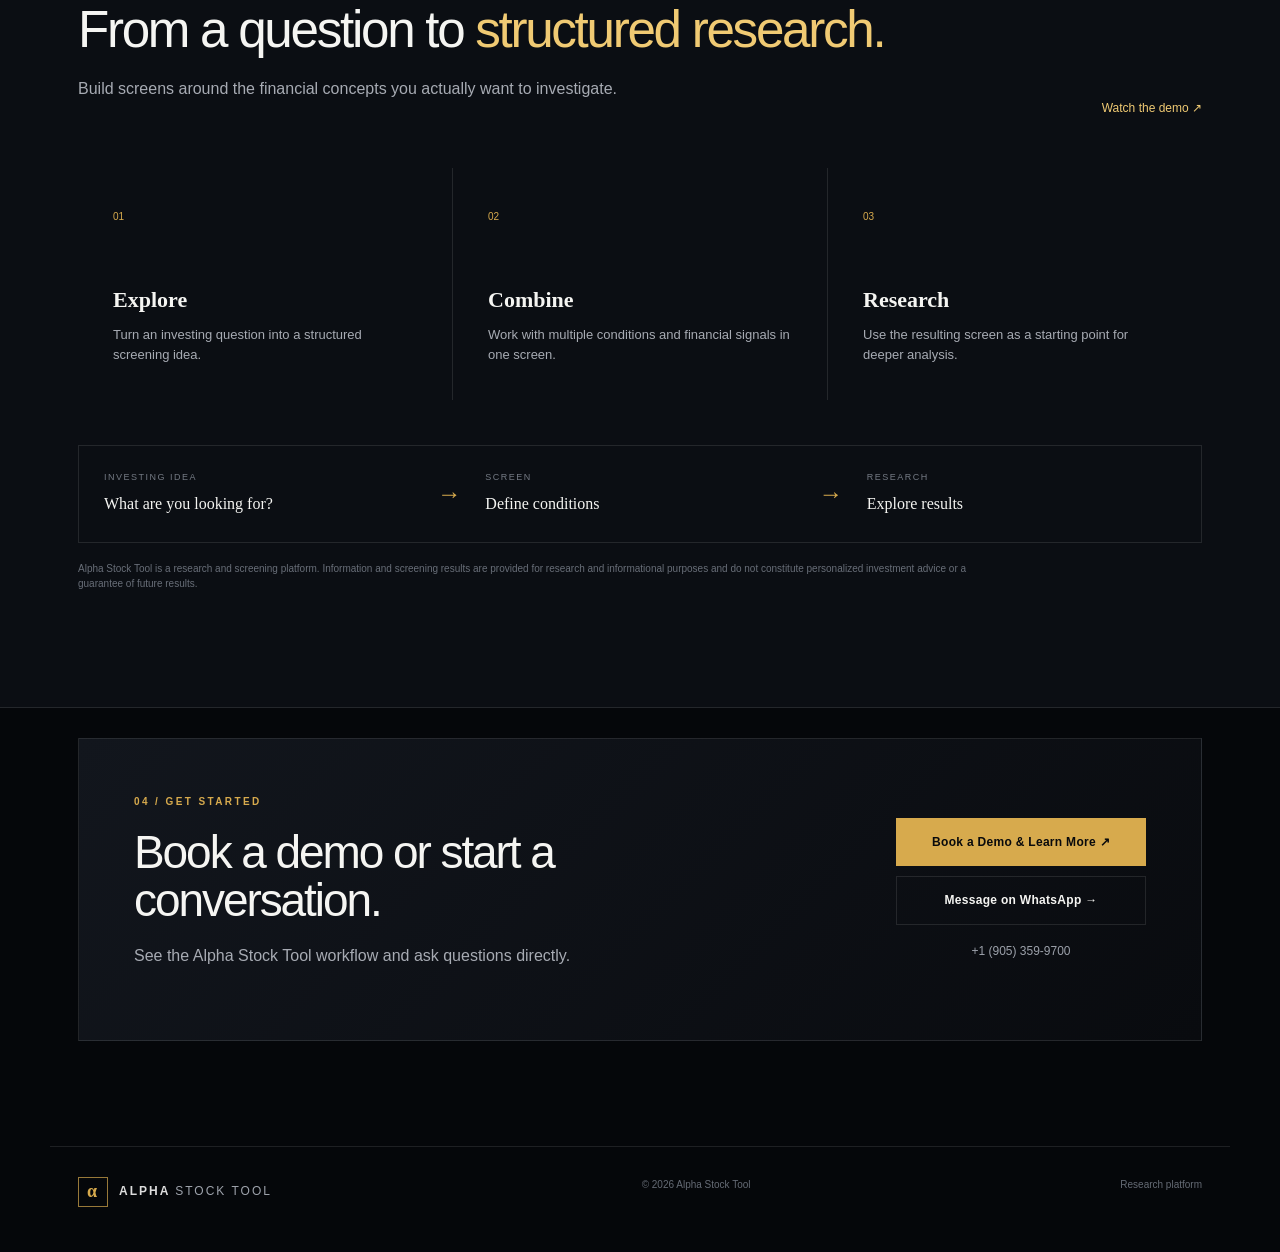
==== commit 29e73112: "Add files via upload" ====
--- a/index.html
+++ b/index.html
@@ -8,7 +8,7 @@
 <meta name="robots" content="index,follow">
 <link rel="canonical" href="https://vanstonefinance.com/">
 <meta name="referrer" content="strict-origin-when-cross-origin">
-<meta http-equiv="Content-Security-Policy" content="default-src 'self'; base-uri 'self'; form-action 'self'; frame-ancestors 'self'; img-src 'self' data:; style-src 'self'; script-src 'none'; frame-src https://www.youtube-nocookie.com; connect-src 'none'; object-src 'none'; font-src 'self'; upgrade-insecure-requests">
+<meta http-equiv="Content-Security-Policy" content="default-src 'self'; base-uri 'self'; form-action 'self'; frame-ancestors 'self'; img-src 'self' data:; style-src 'self'; script-src https://player.vimeo.com; frame-src https://player.vimeo.com; connect-src https://player.vimeo.com; object-src 'none'; font-src 'self'; upgrade-insecure-requests">
 <meta property="og:title" content="Alpha Stock Tool | 1.2 Trillion Screens">
 <meta property="og:description" content="Generate 1.2 trillion screens from any investing idea you may have.">
 <meta property="og:type" content="website">
@@ -16,6 +16,7 @@
 <link rel="stylesheet" href="styles.css">
   <link rel="icon" href="favicon.svg" type="image/svg+xml">
   <link rel="shortcut icon" href="favicon.svg" type="image/svg+xml">
+  <link rel="icon" href="favicon.png" type="image/png" sizes="256x256">
 </head>
 <body>
 <header class="nav">
@@ -33,7 +34,7 @@
   </div>
   <div class="hero-video">
     <div class="video-frame">
-      <iframe src="<div style="padding:56.25% 0 0 0;position:relative;"><iframe src="https://player.vimeo.com/video/1230855573?badge=0&amp;autopause=0&amp;player_id=0&amp;app_id=58479&amp;autoplay=1&amp;muted=1" frameborder="0" allow="autoplay; fullscreen; picture-in-picture; clipboard-write; encrypted-media; web-share" referrerpolicy="strict-origin-when-cross-origin" style="position:absolute;top:0;left:0;width:100%;height:100%;" title="Alpha Stock Tool"></iframe></div><script src="https://player.vimeo.com/api/player.js"></script>" title="Alpha Stock Tool — product demo" loading="eager" allow="autoplay; accelerometer; clipboard-write; encrypted-media; gyroscope; picture-in-picture; web-share" referrerpolicy="strict-origin-when-cross-origin" allowfullscreen></iframe>
+      <iframe src="https://player.vimeo.com/video/1230855573?badge=0&amp;autopause=0&amp;player_id=0&amp;app_id=58479&amp;autoplay=1&amp;muted=1" frameborder="0" allow="autoplay; fullscreen; picture-in-picture; clipboard-write; encrypted-media; web-share" referrerpolicy="strict-origin-when-cross-origin" style="position:absolute;top:0;left:0;width:100%;height:100%;" title="Alpha Stock Tool"></iframe>
       <div class="video-badge">▶ WATCH THE DEMO</div>
     </div>
     <p class="video-caption">From one investing idea to structured research — see how it works.</p>
@@ -55,5 +56,6 @@
 <section id="contact" class="section contact"><div class="contact-card"><div><div class="section-label">04 / GET STARTED</div><h2>Book a demo or start a conversation.</h2><p>See the Alpha Stock Tool workflow and ask questions directly.</p></div><div class="contact-actions"><a class="button button-gold" href="https://calendar.app.google/zZt4YiRpANuF8h7NA" target="_blank" rel="noopener noreferrer">Book a Demo &amp; Learn More ↗</a><a class="button button-ghost" href="https://wa.me/19053599700?text=Hi%2C%20I%27d%20like%20to%20learn%20more%20about%20Alpha%20Stock%20Tool%20and%20book%20a%20demo." target="_blank" rel="noopener noreferrer">Message on WhatsApp →</a><a class="phone" href="tel:+19053599700">+1 (905) 359-9700</a></div></div></section>
 </main>
 <footer><div class="brand footer-brand"><span class="brand-mark">α</span><span>ALPHA <b>STOCK TOOL</b></span></div><div>© 2026 Alpha Stock Tool</div><div>Research platform</div></footer>
+<script src="https://player.vimeo.com/api/player.js"></script>
 </body>
-</html>
+</html>
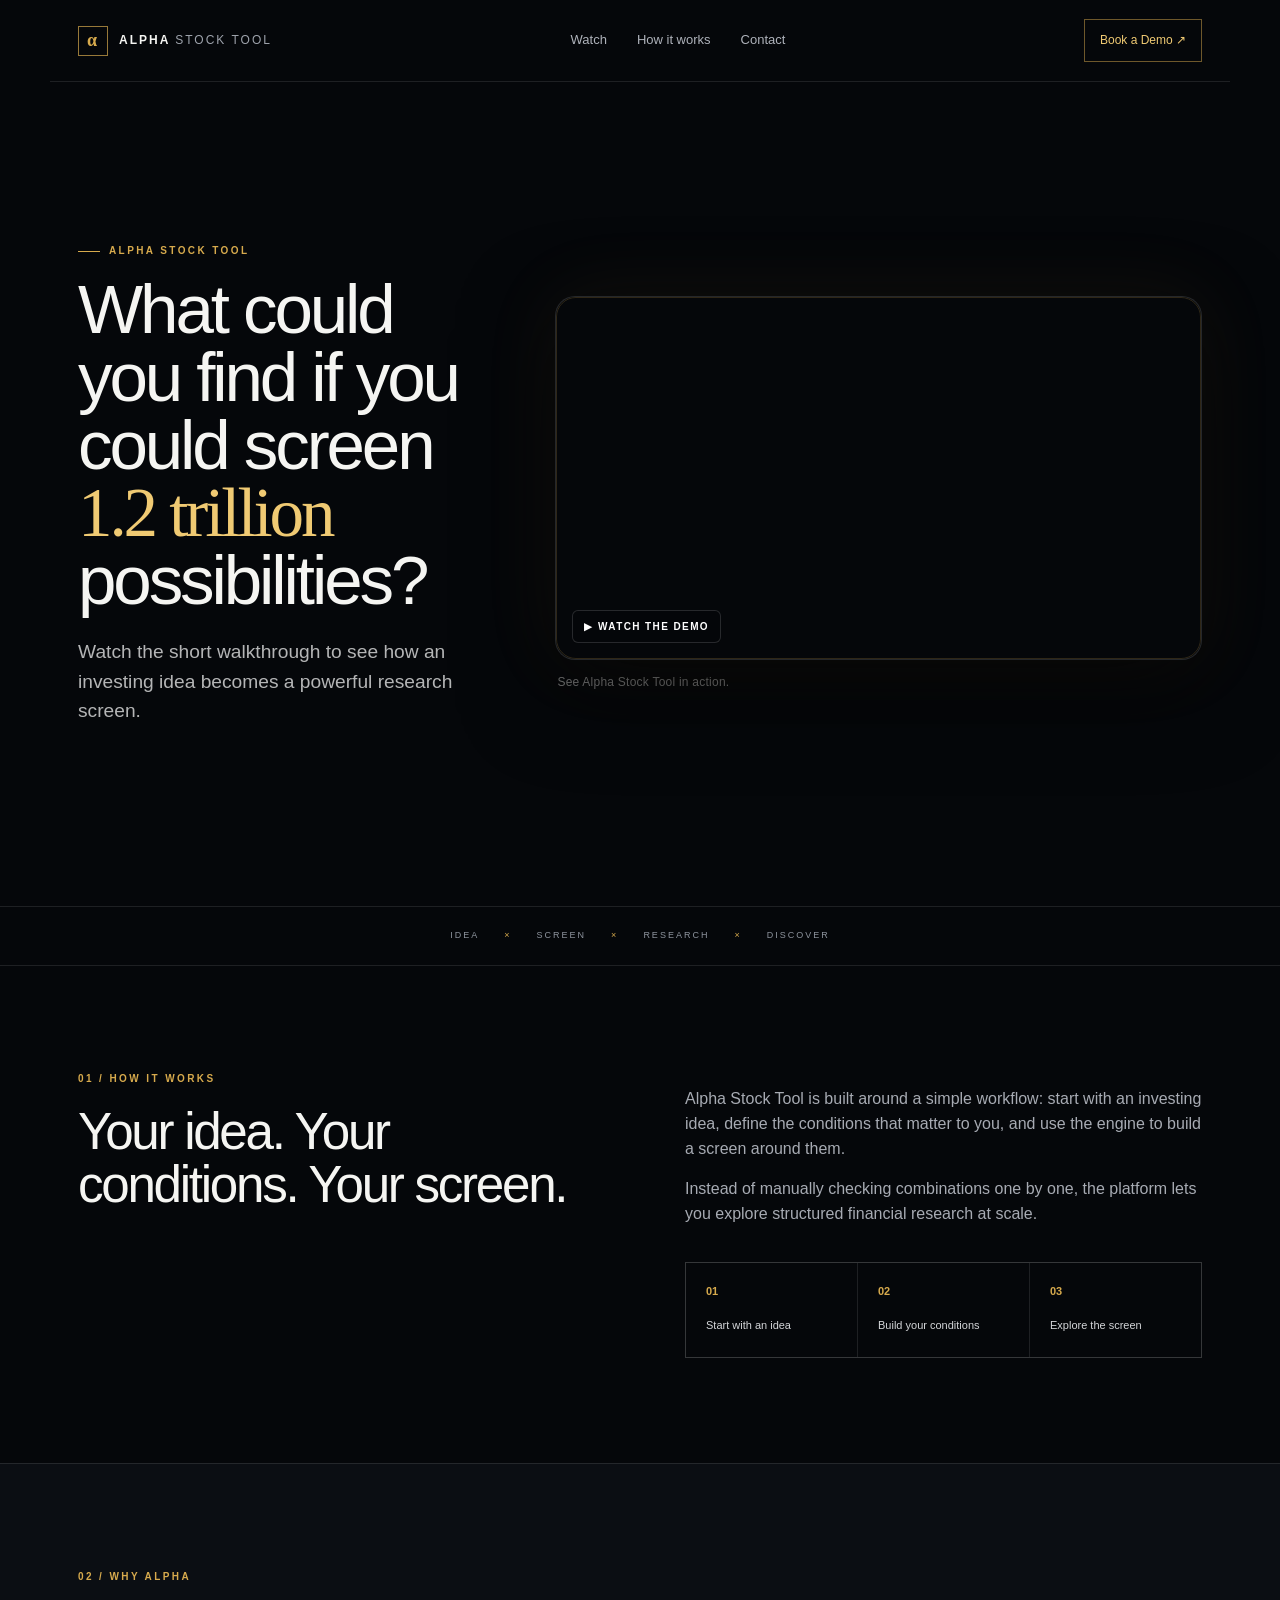
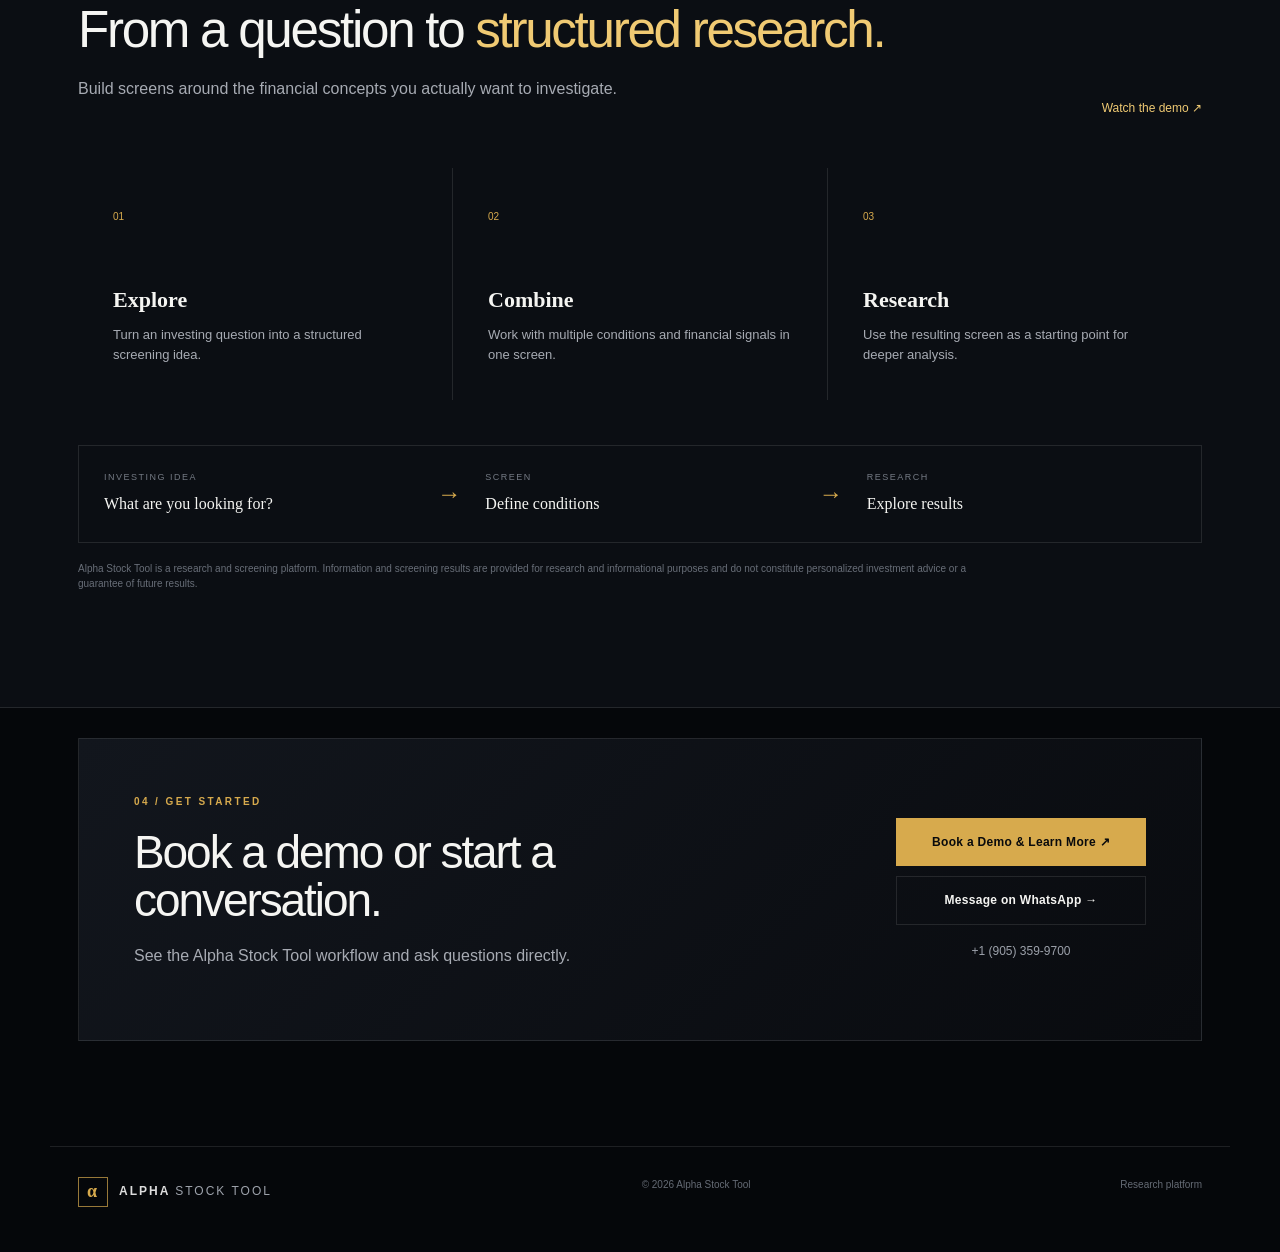
==== commit b7e96833: "Add files via upload" ====
--- a/index.html
+++ b/index.html
@@ -30,14 +30,13 @@
     <div class="eyebrow"><span></span>ALPHA STOCK TOOL</div>
     <h1>What could you find if you could screen <em>1.2 trillion</em> possibilities?</h1>
     <p class="hero-text">Watch the short walkthrough to see how an investing idea becomes a powerful research screen.</p>
-    <div class="watch-prompt"><span class="play-icon">▶</span><span><strong>Watch the demo</strong><small>See Alpha Stock Tool in action</small></span></div>
-  </div>
+</div>
   <div class="hero-video">
     <div class="video-frame">
-      <iframe src="https://player.vimeo.com/video/1230855573?badge=0&amp;autopause=0&amp;player_id=0&amp;app_id=58479&amp;autoplay=1&amp;muted=1" frameborder="0" allow="autoplay; fullscreen; picture-in-picture; clipboard-write; encrypted-media; web-share" referrerpolicy="strict-origin-when-cross-origin" style="position:absolute;top:0;left:0;width:100%;height:100%;" title="Alpha Stock Tool"></iframe>
+      <iframe src="https://player.vimeo.com/video/1231951821?badge=0&amp;autopause=0&amp;player_id=0&amp;app_id=58479" frameborder="0" allow="autoplay; fullscreen; picture-in-picture; clipboard-write; encrypted-media; web-share" referrerpolicy="strict-origin-when-cross-origin" style="position:absolute;top:0;left:0;width:100%;height:100%;" title="Apex Stock Tool Video"></iframe>
       <div class="video-badge">▶ WATCH THE DEMO</div>
     </div>
-    <p class="video-caption">From one investing idea to structured research — see how it works.</p>
+    <p class="video-caption">See Alpha Stock Tool in action.</p>
   </div>
 </section>
 <section class="trust-strip"><span>IDEA</span><i>×</i><span>SCREEN</span><i>×</i><span>RESEARCH</span><i>×</i><span>DISCOVER</span></section>
